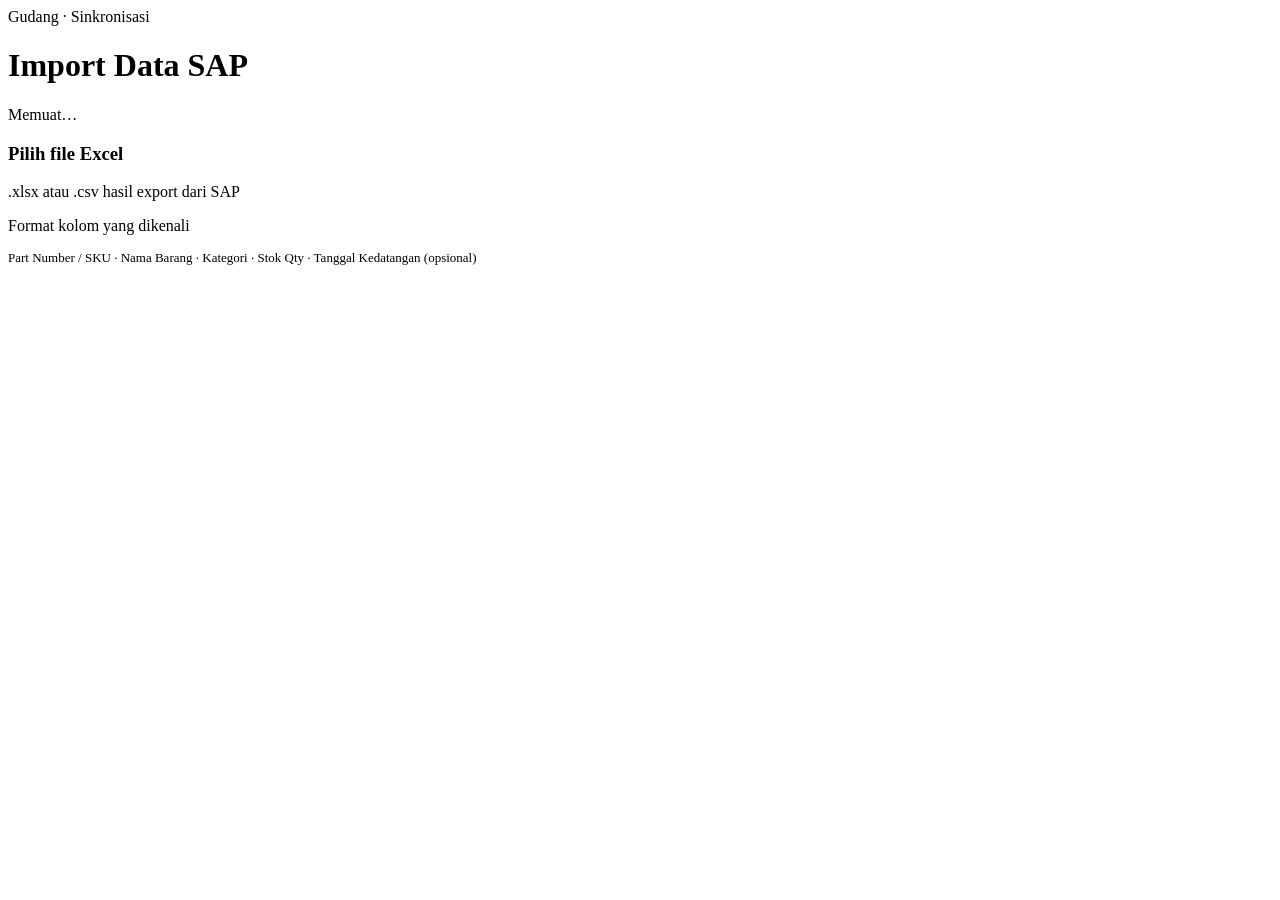
==== import.html @ 1b1ff30e "Add files via upload" ====
<!DOCTYPE html>
<html lang="id">
<head>
<meta charset="UTF-8">
<meta name="viewport" content="width=device-width, initial-scale=1, maximum-scale=1, viewport-fit=cover">
<title>Gudang — Import Data</title>
<link rel="stylesheet" href="css/style.css">
</head>
<body>

<header class="topbar">
  <span class="topbar__eyebrow">Gudang · Sinkronisasi</span>
  <h1 class="topbar__title">Import Data SAP</h1>
  <div class="topbar__meta" id="lastImportMeta">
    <span class="dot"></span>
    <span>Memuat…</span>
  </div>
</header>

<main class="container">
  <div class="dropzone" id="dropzone">
    <div id="dropIconSlot"></div>
    <h3>Pilih file Excel</h3>
    <p>.xlsx atau .csv hasil export dari SAP</p>
    <input type="file" id="fileInput" accept=".xlsx,.xls,.csv" style="display:none;">
  </div>

  <div class="card" style="margin-top:16px;">
    <span class="section-label">Format kolom yang dikenali</span>
    <p class="text-muted" style="font-size:13px; line-height:1.6;">
      Part Number / SKU · Nama Barang · Kategori · Stok Qty · Tanggal Kedatangan (opsional)
    </p>
  </div>

  <div id="previewArea" style="display:none; margin-top:16px;">
    <div class="card">
      <span class="section-label">Ringkasan perubahan</span>
      <div class="summary-grid">
        <div class="summary-stat"><b id="statNew">0</b><span>Baru</span></div>
        <div class="summary-stat"><b id="statUpdated">0</b><span>Diupdate</span></div>
        <div class="summary-stat"><b id="statTotal">0</b><span>Total baris</span></div>
      </div>
      <p class="text-muted" style="font-size:12.5px; margin-top:12px; line-height:1.5;">
        Lokasi rak & status barang yang sudah ada <b>tidak akan berubah</b>. Barang baru akan berstatus
        <span class="badge badge--unpack" style="vertical-align:middle;">Unpack</span> tanpa lokasi.
      </p>
    </div>

    <button class="btn btn--primary btn--block btn--lg" id="confirmImportBtn" style="margin-top:14px;">
      Konfirmasi Import
    </button>
    <button class="btn btn--ghost btn--block" id="cancelImportBtn" style="margin-top:8px;">Batal</button>
  </div>
</main>

<!-- SheetJS: harus di-hosting lokal karena app jalan offline di PDA (tidak ada CDN saat runtime). -->
<script src="js/vendor/xlsx.full.min.js"></script>
<script src="js/db.js"></script>
<script src="js/app.js"></script>
<script src="js/import.js"></script>
</body>
</html>
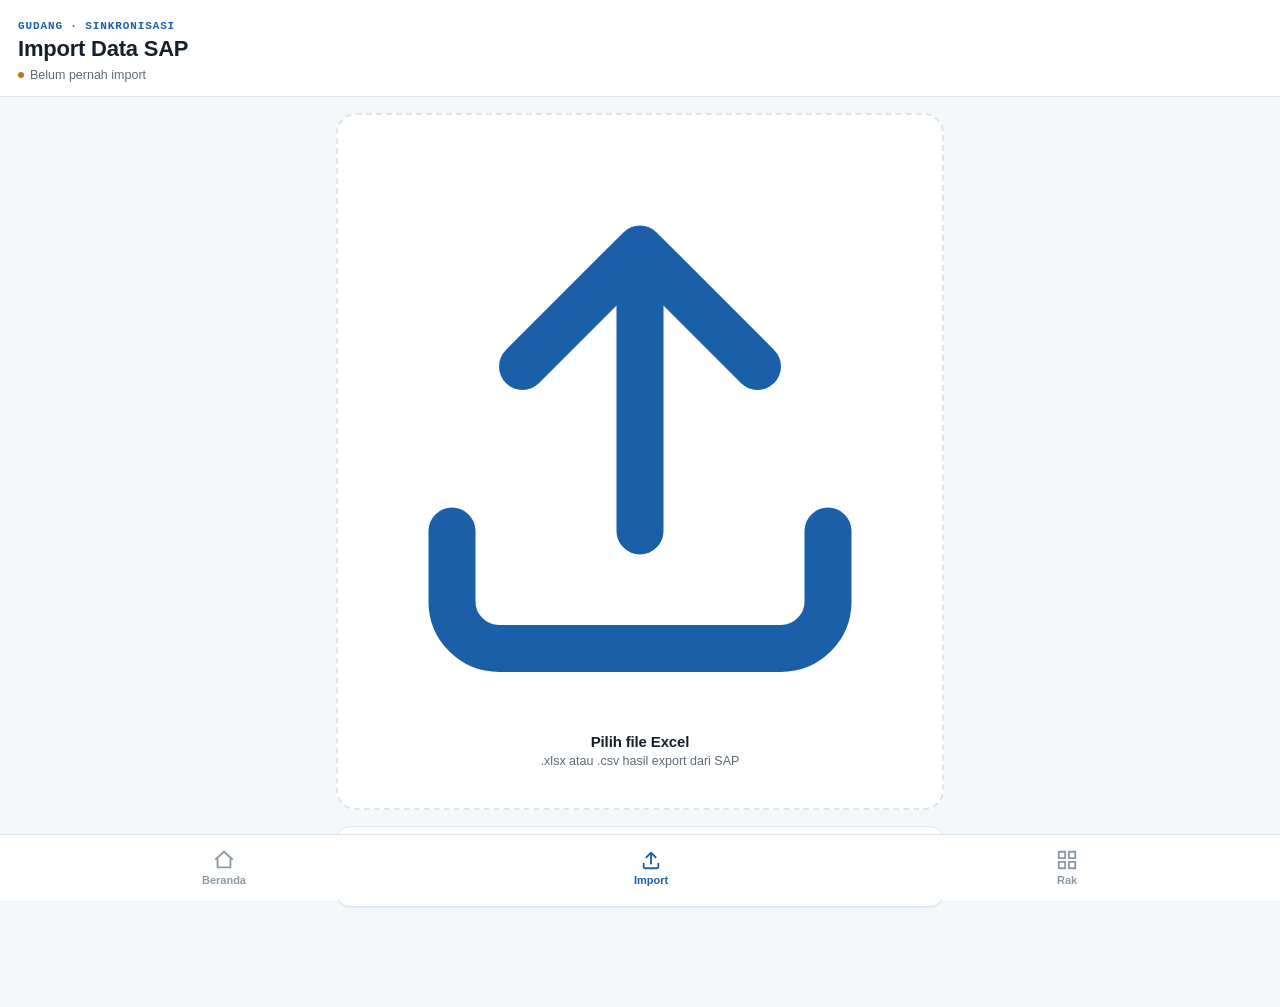
==== commit 4605c6d7: "Update import.html" ====
--- a/import.html
+++ b/import.html
@@ -5,6 +5,8 @@
 <meta name="viewport" content="width=device-width, initial-scale=1, maximum-scale=1, viewport-fit=cover">
 <title>Gudang — Import Data</title>
 <link rel="stylesheet" href="css/style.css">
+<link rel="manifest" href="manifest.json">
+<meta name="theme-color" content="#1B5FA8">
 </head>
 <body>
 
@@ -58,5 +60,10 @@
 <script src="js/db.js"></script>
 <script src="js/app.js"></script>
 <script src="js/import.js"></script>
+<script>
+  if ('serviceWorker' in navigator) {
+    window.addEventListener('load', () => navigator.serviceWorker.register('service-worker.js'));
+  }
+</script>
 </body>
 </html>
--- a/css/style.css
+++ b/css/style.css
@@ -0,0 +1,398 @@
+/* =========================================================
+   GUDANG — Design tokens
+   Palette: terang, clean-professional, aksen biru (steel) + hijau (teal)
+   Signature: corner-bracket motif (viewfinder scan frame)
+   ========================================================= */
+:root {
+  --bg: #F5F8FA;
+  --surface: #FFFFFF;
+  --surface-alt: #EEF3F7;
+  --primary: #1B5FA8;
+  --primary-dark: #123F73;
+  --primary-light: #E7F0FA;
+  --accent-green: #0F8A6B;
+  --accent-green-light: #E1F4EE;
+  --accent-amber: #B9791A;
+  --accent-amber-light: #FBF0DD;
+  --text: #16202B;
+  --text-muted: #5C6B7A;
+  --text-faint: #8B99A6;
+  --border: #DDE5EC;
+  --danger: #C0392B;
+  --danger-light: #FBE9E7;
+  --radius-sm: 8px;
+  --radius: 14px;
+  --radius-lg: 20px;
+  --shadow-sm: 0 1px 2px rgba(18, 32, 48, 0.06);
+  --shadow-md: 0 4px 16px rgba(18, 32, 48, 0.08);
+  --shadow-lg: 0 12px 32px rgba(18, 32, 48, 0.12);
+
+  --font-display: 'Space Grotesk', 'Segoe UI', -apple-system, BlinkMacSystemFont, sans-serif;
+  --font-body: -apple-system, BlinkMacSystemFont, 'Segoe UI', Roboto, sans-serif;
+  --font-mono: ui-monospace, 'SF Mono', 'Cascadia Code', 'JetBrains Mono', 'Courier New', monospace;
+}
+
+/* If a local Space Grotesk file is added later (see js/vendor), it activates automatically */
+@font-face {
+  font-family: 'Space Grotesk';
+  src: url('../assets/fonts/SpaceGrotesk-Bold.woff2') format('woff2');
+  font-weight: 600 700;
+  font-display: swap;
+}
+
+* { box-sizing: border-box; }
+html, body {
+  margin: 0;
+  padding: 0;
+  background: var(--bg);
+  color: var(--text);
+  font-family: var(--font-body);
+  -webkit-tap-highlight-color: transparent;
+  overscroll-behavior-y: contain;
+}
+body {
+  min-height: 100dvh;
+  padding-bottom: 84px; /* space for bottom nav */
+}
+h1, h2, h3 { font-family: var(--font-display); font-weight: 700; margin: 0; letter-spacing: -0.01em; }
+p { margin: 0; }
+button { font-family: inherit; }
+:focus-visible { outline: 2px solid var(--primary); outline-offset: 2px; }
+
+/* ---------- Header ---------- */
+.topbar {
+  padding: 20px 18px 14px;
+  background: var(--surface);
+  border-bottom: 1px solid var(--border);
+  position: sticky;
+  top: 0;
+  z-index: 10;
+}
+.topbar__eyebrow {
+  font-family: var(--font-mono);
+  font-size: 11px;
+  letter-spacing: 0.08em;
+  text-transform: uppercase;
+  color: var(--primary);
+  font-weight: 600;
+  margin-bottom: 4px;
+  display: block;
+}
+.topbar__title { font-size: 22px; color: var(--text); }
+.topbar__meta {
+  margin-top: 6px;
+  font-size: 12.5px;
+  color: var(--text-muted);
+  display: flex;
+  align-items: center;
+  gap: 6px;
+}
+.dot { width: 6px; height: 6px; border-radius: 50%; background: var(--accent-green); flex-shrink: 0; }
+.dot--stale { background: var(--accent-amber); }
+
+/* ---------- Layout ---------- */
+.container { padding: 16px; max-width: 640px; margin: 0 auto; }
+
+/* ---------- Search ---------- */
+.search-bar {
+  display: flex;
+  align-items: center;
+  gap: 10px;
+  background: var(--surface);
+  border: 1.5px solid var(--border);
+  border-radius: var(--radius-lg);
+  padding: 12px 16px;
+  box-shadow: var(--shadow-sm);
+  transition: border-color 0.15s ease;
+}
+.search-bar:focus-within { border-color: var(--primary); }
+.search-bar input {
+  border: none;
+  outline: none;
+  background: transparent;
+  font-size: 16px;
+  flex: 1;
+  color: var(--text);
+  font-family: var(--font-body);
+}
+.search-bar input::placeholder { color: var(--text-faint); }
+.search-bar svg { flex-shrink: 0; color: var(--text-faint); }
+
+/* ---------- Filter pills ---------- */
+.filters { display: flex; gap: 8px; margin-top: 12px; overflow-x: auto; padding-bottom: 2px; }
+.filter-pill {
+  border: 1.5px solid var(--border);
+  background: var(--surface);
+  color: var(--text-muted);
+  border-radius: 999px;
+  padding: 7px 14px;
+  font-size: 13px;
+  font-weight: 600;
+  white-space: nowrap;
+  cursor: pointer;
+  transition: all 0.15s ease;
+}
+.filter-pill.active { background: var(--primary); border-color: var(--primary); color: #fff; }
+
+/* ---------- Item card ---------- */
+.item-list { display: flex; flex-direction: column; gap: 10px; margin-top: 16px; }
+.item-card {
+  background: var(--surface);
+  border: 1px solid var(--border);
+  border-radius: var(--radius);
+  padding: 14px 16px;
+  box-shadow: var(--shadow-sm);
+  cursor: pointer;
+  position: relative;
+  transition: transform 0.12s ease, box-shadow 0.12s ease, border-color 0.12s ease;
+}
+.item-card:active { transform: scale(0.98); }
+.item-card:hover { box-shadow: var(--shadow-md); border-color: #C9D6E0; }
+
+/* signature: corner-bracket frame appears on focus/selected item, echoing a scan viewfinder */
+.item-card::before, .item-card::after,
+.rak-target::before, .rak-target::after {
+  content: '';
+  position: absolute;
+  width: 14px; height: 14px;
+  border: 0 solid var(--primary);
+  opacity: 0;
+  transition: opacity 0.15s ease;
+  pointer-events: none;
+}
+.item-card::before, .rak-target::before {
+  top: -1px; left: -1px;
+  border-top-width: 2.5px; border-left-width: 2.5px;
+  border-top-left-radius: 6px;
+}
+.item-card::after, .rak-target::after {
+  bottom: -1px; right: -1px;
+  border-bottom-width: 2.5px; border-right-width: 2.5px;
+  border-bottom-right-radius: 6px;
+}
+.item-card.is-selected::before, .item-card.is-selected::after,
+.rak-target.is-active::before, .rak-target.is-active::after { opacity: 1; }
+
+.item-card__top { display: flex; justify-content: space-between; align-items: flex-start; gap: 10px; }
+.item-card__part {
+  font-family: var(--font-mono);
+  font-size: 12px;
+  color: var(--text-muted);
+  letter-spacing: 0.02em;
+}
+.item-card__name { font-size: 15.5px; font-weight: 600; margin-top: 2px; color: var(--text); }
+.item-card__cat { font-size: 12.5px; color: var(--text-faint); margin-top: 2px; }
+.item-card__bottom { display: flex; justify-content: space-between; align-items: center; margin-top: 10px; }
+.item-card__loc { display: flex; align-items: center; gap: 5px; font-size: 13px; color: var(--text); font-weight: 600; }
+.item-card__loc.is-empty { color: var(--danger); font-weight: 600; }
+.item-card__qty { font-size: 13px; color: var(--text-muted); }
+.item-card__qty b { color: var(--text); font-weight: 700; }
+
+/* ---------- Status badge ---------- */
+.badge {
+  display: inline-flex;
+  align-items: center;
+  gap: 5px;
+  padding: 4px 10px;
+  border-radius: 999px;
+  font-size: 11.5px;
+  font-weight: 700;
+  letter-spacing: 0.02em;
+  text-transform: uppercase;
+}
+.badge--unpack { background: var(--accent-amber-light); color: var(--accent-amber); }
+.badge--highrack { background: var(--accent-green-light); color: var(--accent-green); }
+.badge::before { content: ''; width: 6px; height: 6px; border-radius: 50%; background: currentColor; }
+
+/* ---------- Empty state ---------- */
+.empty-state {
+  text-align: center;
+  padding: 56px 24px;
+  color: var(--text-muted);
+}
+.empty-state svg { color: var(--text-faint); margin-bottom: 12px; }
+.empty-state h3 { font-size: 16px; color: var(--text); margin-bottom: 6px; }
+.empty-state p { font-size: 13.5px; line-height: 1.5; }
+
+/* ---------- Buttons ---------- */
+.btn {
+  border: none;
+  border-radius: var(--radius);
+  padding: 13px 20px;
+  font-size: 15px;
+  font-weight: 700;
+  font-family: var(--font-display);
+  cursor: pointer;
+  display: inline-flex;
+  align-items: center;
+  justify-content: center;
+  gap: 8px;
+  transition: transform 0.1s ease, box-shadow 0.15s ease, background 0.15s ease;
+}
+.btn:active { transform: scale(0.97); }
+.btn--primary { background: var(--primary); color: #fff; box-shadow: 0 4px 14px rgba(27, 95, 168, 0.28); }
+.btn--primary:hover { background: var(--primary-dark); }
+.btn--secondary { background: var(--surface); color: var(--text); border: 1.5px solid var(--border); }
+.btn--ghost { background: transparent; color: var(--primary); }
+.btn--block { width: 100%; }
+.btn--lg { padding: 16px 24px; font-size: 16px; }
+.btn:disabled { opacity: 0.5; cursor: not-allowed; }
+
+/* ---------- Bottom nav ---------- */
+.bottom-nav {
+  position: fixed;
+  bottom: 0; left: 0; right: 0;
+  background: rgba(255,255,255,0.92);
+  backdrop-filter: blur(12px);
+  -webkit-backdrop-filter: blur(12px);
+  border-top: 1px solid var(--border);
+  display: flex;
+  justify-content: space-around;
+  padding: 8px 8px calc(8px + env(safe-area-inset-bottom));
+  z-index: 20;
+}
+.nav-item {
+  display: flex;
+  flex-direction: column;
+  align-items: center;
+  gap: 3px;
+  padding: 6px 18px;
+  border-radius: var(--radius-sm);
+  color: var(--text-faint);
+  text-decoration: none;
+  font-size: 11px;
+  font-weight: 600;
+  transition: color 0.15s ease;
+}
+.nav-item.active { color: var(--primary); }
+.nav-item svg { width: 22px; height: 22px; }
+
+/* ---------- Cards / sections ---------- */
+.card {
+  background: var(--surface);
+  border: 1px solid var(--border);
+  border-radius: var(--radius);
+  padding: 18px;
+  box-shadow: var(--shadow-sm);
+}
+.section-label {
+  font-family: var(--font-mono);
+  font-size: 11px;
+  text-transform: uppercase;
+  letter-spacing: 0.08em;
+  color: var(--text-faint);
+  font-weight: 600;
+  margin-bottom: 10px;
+  display: block;
+}
+
+/* ---------- Rak scan target ---------- */
+.rak-target {
+  position: relative;
+  background: var(--primary-light);
+  border: 1.5px dashed var(--primary);
+  border-radius: var(--radius-lg);
+  padding: 28px 18px;
+  text-align: center;
+}
+.rak-target__code { font-family: var(--font-mono); font-size: 24px; font-weight: 700; color: var(--primary-dark); letter-spacing: 0.02em; }
+.rak-target__hint { font-size: 13px; color: var(--text-muted); margin-top: 6px; }
+
+/* ---------- Modal / sheet ---------- */
+.sheet-backdrop {
+  position: fixed; inset: 0;
+  background: rgba(16, 24, 34, 0.45);
+  z-index: 30;
+  opacity: 0;
+  pointer-events: none;
+  transition: opacity 0.2s ease;
+}
+.sheet-backdrop.open { opacity: 1; pointer-events: auto; }
+.sheet {
+  position: fixed;
+  left: 0; right: 0; bottom: 0;
+  background: var(--surface);
+  border-radius: 22px 22px 0 0;
+  box-shadow: var(--shadow-lg);
+  z-index: 31;
+  max-height: 88dvh;
+  overflow-y: auto;
+  transform: translateY(100%);
+  transition: transform 0.25s cubic-bezier(0.32, 0.72, 0, 1);
+  padding: 8px 20px calc(24px + env(safe-area-inset-bottom));
+}
+.sheet.open { transform: translateY(0); }
+.sheet__handle { width: 36px; height: 4px; background: var(--border); border-radius: 999px; margin: 10px auto 16px; }
+
+/* ---------- Form ---------- */
+.field { margin-bottom: 16px; }
+.field label {
+  display: block;
+  font-size: 12.5px;
+  font-weight: 600;
+  color: var(--text-muted);
+  margin-bottom: 6px;
+}
+.field input, .field select {
+  width: 100%;
+  padding: 12px 14px;
+  border: 1.5px solid var(--border);
+  border-radius: var(--radius-sm);
+  font-size: 15px;
+  font-family: var(--font-body);
+  background: var(--surface-alt);
+  color: var(--text);
+}
+.field input:focus, .field select:focus { outline: none; border-color: var(--primary); background: var(--surface); }
+.field input.mono { font-family: var(--font-mono); }
+
+/* ---------- Toast ---------- */
+.toast {
+  position: fixed;
+  bottom: 96px; left: 50%;
+  transform: translateX(-50%) translateY(20px);
+  background: var(--text);
+  color: #fff;
+  padding: 12px 18px;
+  border-radius: 999px;
+  font-size: 13.5px;
+  font-weight: 600;
+  box-shadow: var(--shadow-lg);
+  z-index: 40;
+  opacity: 0;
+  pointer-events: none;
+  transition: all 0.25s ease;
+  display: flex;
+  align-items: center;
+  gap: 8px;
+  white-space: nowrap;
+}
+.toast.show { opacity: 1; transform: translateX(-50%) translateY(0); }
+.toast.toast--error { background: var(--danger); }
+.toast.toast--success { background: var(--accent-green); }
+
+/* ---------- Upload dropzone ---------- */
+.dropzone {
+  border: 2px dashed var(--border);
+  border-radius: var(--radius-lg);
+  padding: 40px 20px;
+  text-align: center;
+  background: var(--surface);
+  cursor: pointer;
+  transition: border-color 0.15s ease, background 0.15s ease;
+}
+.dropzone:active, .dropzone.drag-over { border-color: var(--primary); background: var(--primary-light); }
+.dropzone svg { color: var(--primary); margin-bottom: 10px; }
+.dropzone h3 { font-size: 15px; margin-bottom: 4px; }
+.dropzone p { font-size: 12.5px; color: var(--text-muted); }
+
+/* ---------- Import summary ---------- */
+.summary-grid { display: grid; grid-template-columns: 1fr 1fr 1fr; gap: 10px; margin-top: 14px; }
+.summary-stat { background: var(--surface-alt); border-radius: var(--radius-sm); padding: 12px 8px; text-align: center; }
+.summary-stat b { display: block; font-family: var(--font-display); font-size: 22px; color: var(--text); }
+.summary-stat span { font-size: 11px; color: var(--text-muted); font-weight: 600; text-transform: uppercase; letter-spacing: 0.03em; }
+
+.link-plain { color: var(--primary); font-weight: 600; text-decoration: none; }
+.mono { font-family: var(--font-mono); }
+.text-muted { color: var(--text-muted); }
+.text-danger { color: var(--danger); }
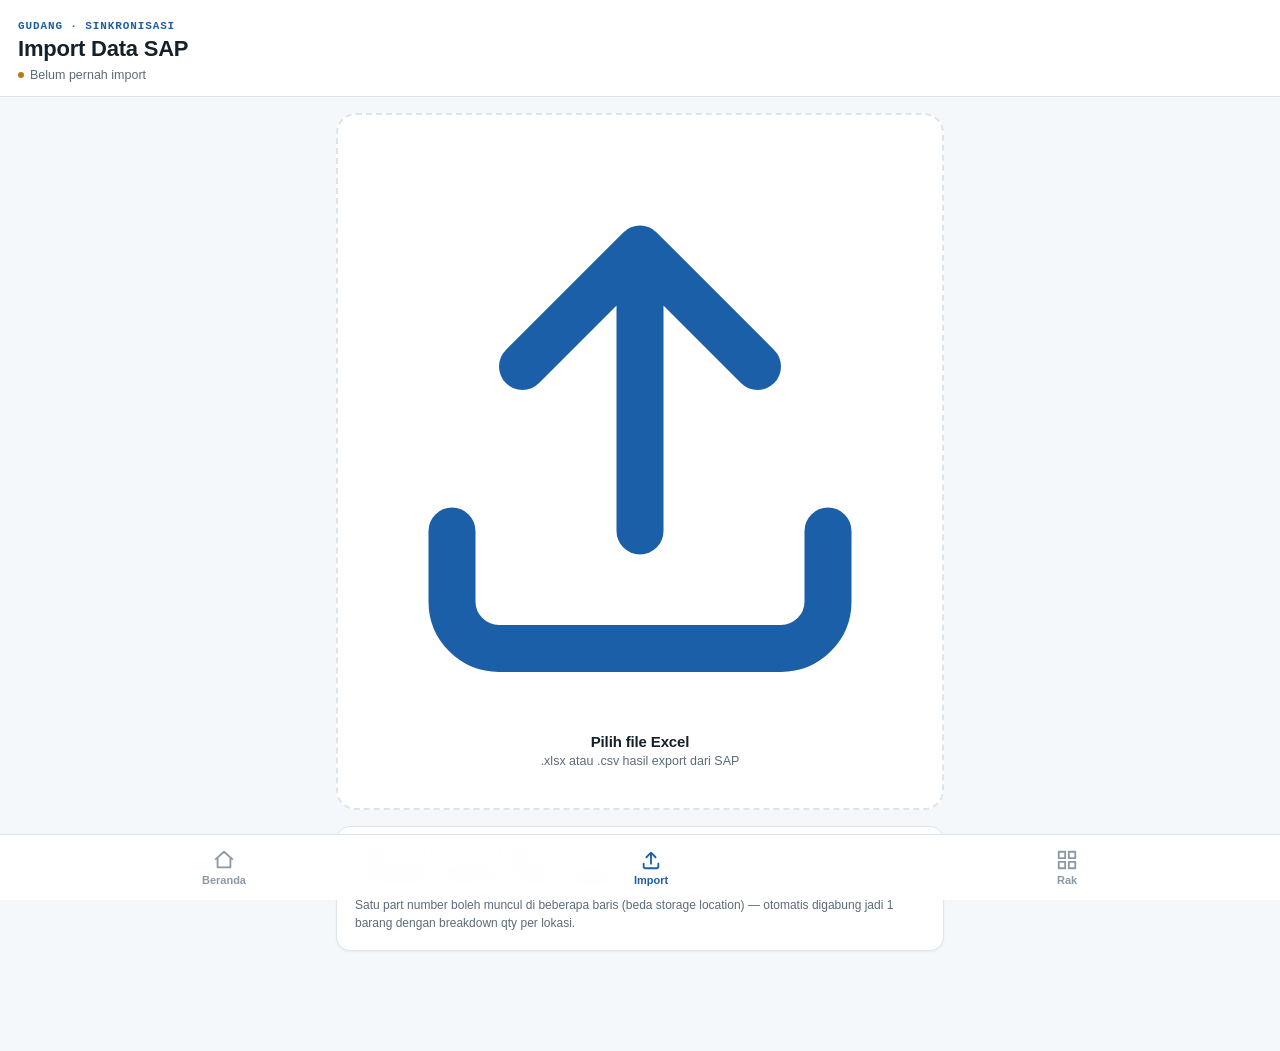
==== commit 0a12b5c5: "Add files via upload" ====
--- a/import.html
+++ b/import.html
@@ -30,7 +30,10 @@
   <div class="card" style="margin-top:16px;">
     <span class="section-label">Format kolom yang dikenali</span>
     <p class="text-muted" style="font-size:13px; line-height:1.6;">
-      Part Number / SKU · Nama Barang · Kategori · Stok Qty · Tanggal Kedatangan (opsional)
+      Part Number · Name Part · Satuan · Storage Location · Qty
+    </p>
+    <p class="text-muted" style="font-size:12px; line-height:1.5; margin-top:8px;">
+      Satu part number boleh muncul di beberapa baris (beda storage location) — otomatis digabung jadi 1 barang dengan breakdown qty per lokasi.
     </p>
   </div>
 
@@ -43,8 +46,7 @@
         <div class="summary-stat"><b id="statTotal">0</b><span>Total baris</span></div>
       </div>
       <p class="text-muted" style="font-size:12.5px; margin-top:12px; line-height:1.5;">
-        Lokasi rak & status barang yang sudah ada <b>tidak akan berubah</b>. Barang baru akan berstatus
-        <span class="badge badge--unpack" style="vertical-align:middle;">Unpack</span> tanpa lokasi.
+        Lokasi rak yang sudah kamu assign <b>tidak akan berubah</b>. Qty per storage location (Lokal/Unpack/CKD/Line) diupdate sesuai file terbaru.
       </p>
     </div>
 
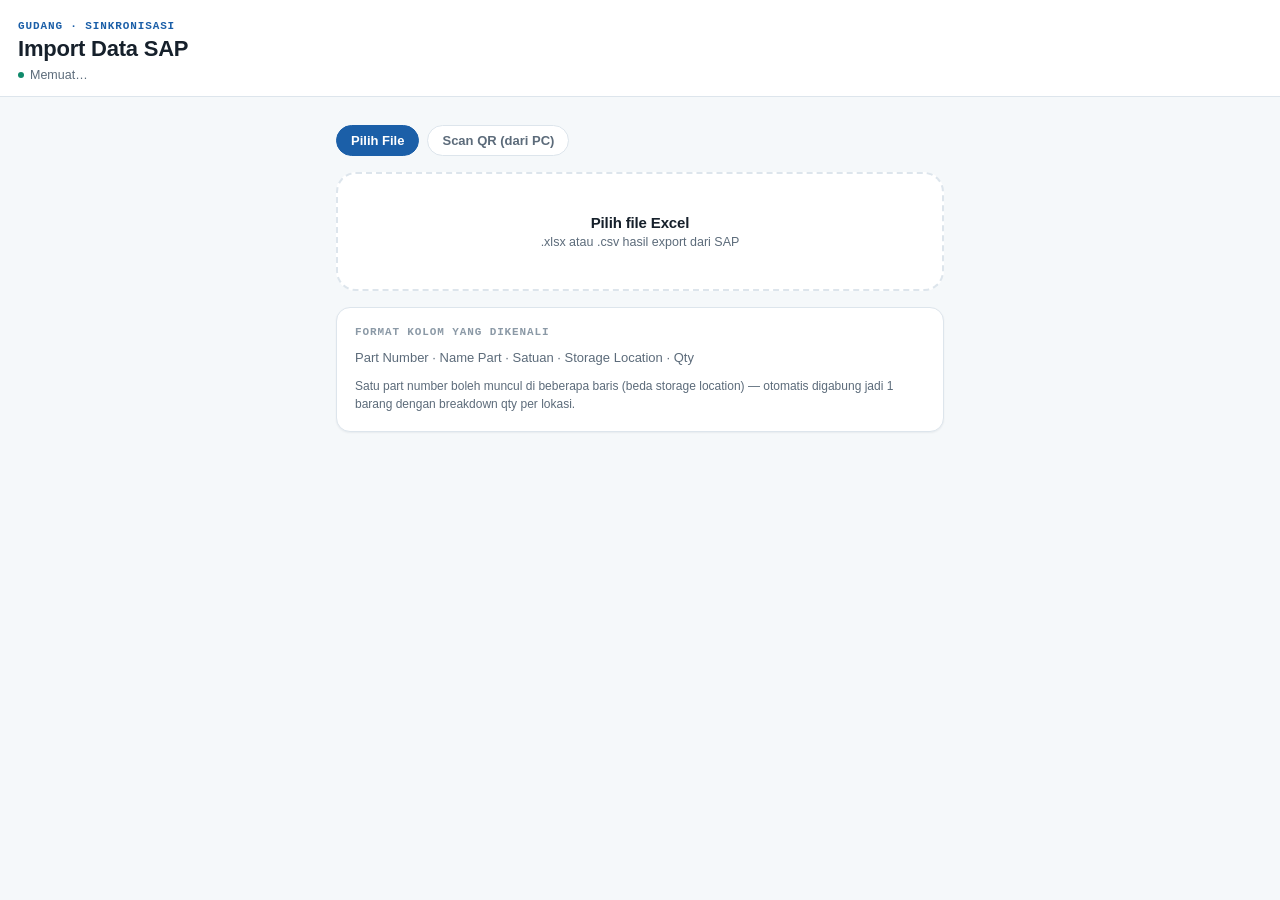
==== commit dd6dcfba: "Update import.html" ====
--- a/import.html
+++ b/import.html
@@ -20,11 +20,42 @@
 </header>
 
 <main class="container">
-  <div class="dropzone" id="dropzone">
-    <div id="dropIconSlot"></div>
-    <h3>Pilih file Excel</h3>
-    <p>.xlsx atau .csv hasil export dari SAP</p>
-    <input type="file" id="fileInput" accept=".xlsx,.xls,.csv" style="display:none;">
+
+  <!-- Mode toggle: file langsung vs terima lewat QR (PC yang port-nya dikunci) -->
+  <div class="filters" id="importModeToggle" style="margin-bottom:4px;">
+    <button class="filter-pill active" id="modeFileBtn">Pilih File</button>
+    <button class="filter-pill" id="modeScanBtn">Scan QR (dari PC)</button>
+  </div>
+
+  <!-- ===== Mode: pilih file langsung ===== -->
+  <div id="fileImportSection">
+    <div class="dropzone" id="dropzone" style="margin-top:14px;">
+      <div id="dropIconSlot"></div>
+      <h3>Pilih file Excel</h3>
+      <p>.xlsx atau .csv hasil export dari SAP</p>
+      <input type="file" id="fileInput" accept=".xlsx,.xls,.csv" style="display:none;">
+    </div>
+  </div>
+
+  <!-- ===== Mode: scan QR chunk dari qr-generator.html ===== -->
+  <div id="scanImportSection" style="display:none; margin-top:14px;">
+    <div class="card">
+      <span class="section-label">Scan QR dari layar PC</span>
+      <p class="text-muted" style="font-size:12.5px; line-height:1.6;">
+        Buka <span class="mono">qr-generator.html</span> di PC (butuh internet untuk load library, terpisah dari app ini), upload Excel di sana, lalu arahkan kamera PDA ke tiap QR yang muncul satu-satu.
+      </p>
+      <div id="qrReader" style="margin-top:14px; border-radius:var(--radius-sm); overflow:hidden; background:#000; min-height:220px;"></div>
+      <div style="display:flex; gap:8px; margin-top:14px;">
+        <button class="btn btn--primary btn--block" id="startScanBtn">Mulai Kamera</button>
+        <button class="btn btn--secondary btn--block" id="stopScanBtn" style="display:none;">Stop Kamera</button>
+      </div>
+    </div>
+
+    <div class="card" id="scanProgressCard" style="display:none; margin-top:12px;">
+      <span class="section-label">Progress transfer</span>
+      <div class="progress-label" id="scanProgressLabel" style="font-family:var(--font-display); font-size:20px; font-weight:700; text-align:center;">0 / 0</div>
+      <p class="text-muted" id="scanMissingLabel" style="font-size:12.5px; text-align:center; margin-top:6px;"></p>
+    </div>
   </div>
 
   <div class="card" style="margin-top:16px;">
@@ -46,7 +77,7 @@
         <div class="summary-stat"><b id="statTotal">0</b><span>Total baris</span></div>
       </div>
       <p class="text-muted" style="font-size:12.5px; margin-top:12px; line-height:1.5;">
-        Lokasi rak yang sudah kamu assign <b>tidak akan berubah</b>. Qty per storage location (Lokal/Unpack/CKD/Line) diupdate sesuai file terbaru.
+        Lokasi rak yang sudah kamu assign <b>tidak akan berubah</b>. Qty per storage location (Lokal/Unpack/Highrack) diupdate sesuai file terbaru.
       </p>
     </div>
 
@@ -57,11 +88,20 @@
   </div>
 </main>
 
-<!-- SheetJS: harus di-hosting lokal karena app jalan offline di PDA (tidak ada CDN saat runtime). -->
-<script src="js/vendor/xlsx.full.min.js"></script>
+<!-- Script inti dimuat DULUAN (kecil, selalu ke-precache) supaya nav & UI render
+     langsung walau vendor script di bawah lambat/gagal fetch. Vendor script cuma dipakai
+     saat user benar-benar pilih file / mulai scan, jadi aman dimuat belakangan. -->
 <script src="js/db.js"></script>
 <script src="js/app.js"></script>
 <script src="js/import.js"></script>
+<script src="js/qr-import.js"></script>
+<!-- SheetJS: harus di-hosting lokal karena app jalan offline di PDA (tidak ada CDN saat runtime). -->
+<script src="js/vendor/xlsx.full.min.js"></script>
+<!-- html5-qrcode: dipakai untuk mode "Scan QR (dari PC)". Self-hosted, download manual dari
+     https://github.com/mebjas/html5-qrcode ke js/vendor/html5-qrcode.min.js — sama seperti xlsx,
+     WAJIB self-hosted karena tidak ada CDN saat runtime di PDA. Kalau file belum ada, mode file
+     tetap jalan normal; hanya mode scan yang akan menampilkan pesan error saat dibuka. -->
+<script src="js/vendor/html5-qrcode.min.js"></script>
 <script>
   if ('serviceWorker' in navigator) {
     window.addEventListener('load', () => navigator.serviceWorker.register('service-worker.js'));
--- a/css/style.css
+++ b/css/style.css
@@ -200,9 +200,28 @@
   letter-spacing: 0.02em;
   text-transform: uppercase;
 }
-.badge--unpack { background: var(--accent-amber-light); color: var(--accent-amber); }
-.badge--highrack { background: var(--accent-green-light); color: var(--accent-green); }
+.badge--loc-1101 { background: var(--accent-amber-light); color: var(--accent-amber); }
+.badge--loc-1102 { background: var(--primary-light); color: var(--primary-dark); }
+.badge--loc-1401 { background: var(--accent-green-light); color: var(--accent-green); }
+.badge--loc-2101 { background: var(--surface-alt); color: var(--text-muted); }
 .badge::before { content: ''; width: 6px; height: 6px; border-radius: 50%; background: currentColor; }
+
+/* ---------- Stock breakdown chips ---------- */
+.stok-chips { display: flex; flex-wrap: wrap; gap: 6px; margin-top: 8px; }
+.stok-chip {
+  font-size: 11.5px;
+  font-weight: 600;
+  padding: 4px 9px;
+  border-radius: 8px;
+  background: var(--surface-alt);
+  color: var(--text-muted);
+  white-space: nowrap;
+}
+.stok-chip b { color: var(--text); font-weight: 700; }
+.stok-chip.loc-1101 { background: var(--accent-amber-light); color: var(--accent-amber); }
+.stok-chip.loc-1102 { background: var(--primary-light); color: var(--primary-dark); }
+.stok-chip.loc-1401 { background: var(--accent-green-light); color: var(--accent-green); }
+.stok-chip.loc-2101 { background: var(--surface-alt); color: var(--text-muted); }
 
 /* ---------- Empty state ---------- */
 .empty-state {
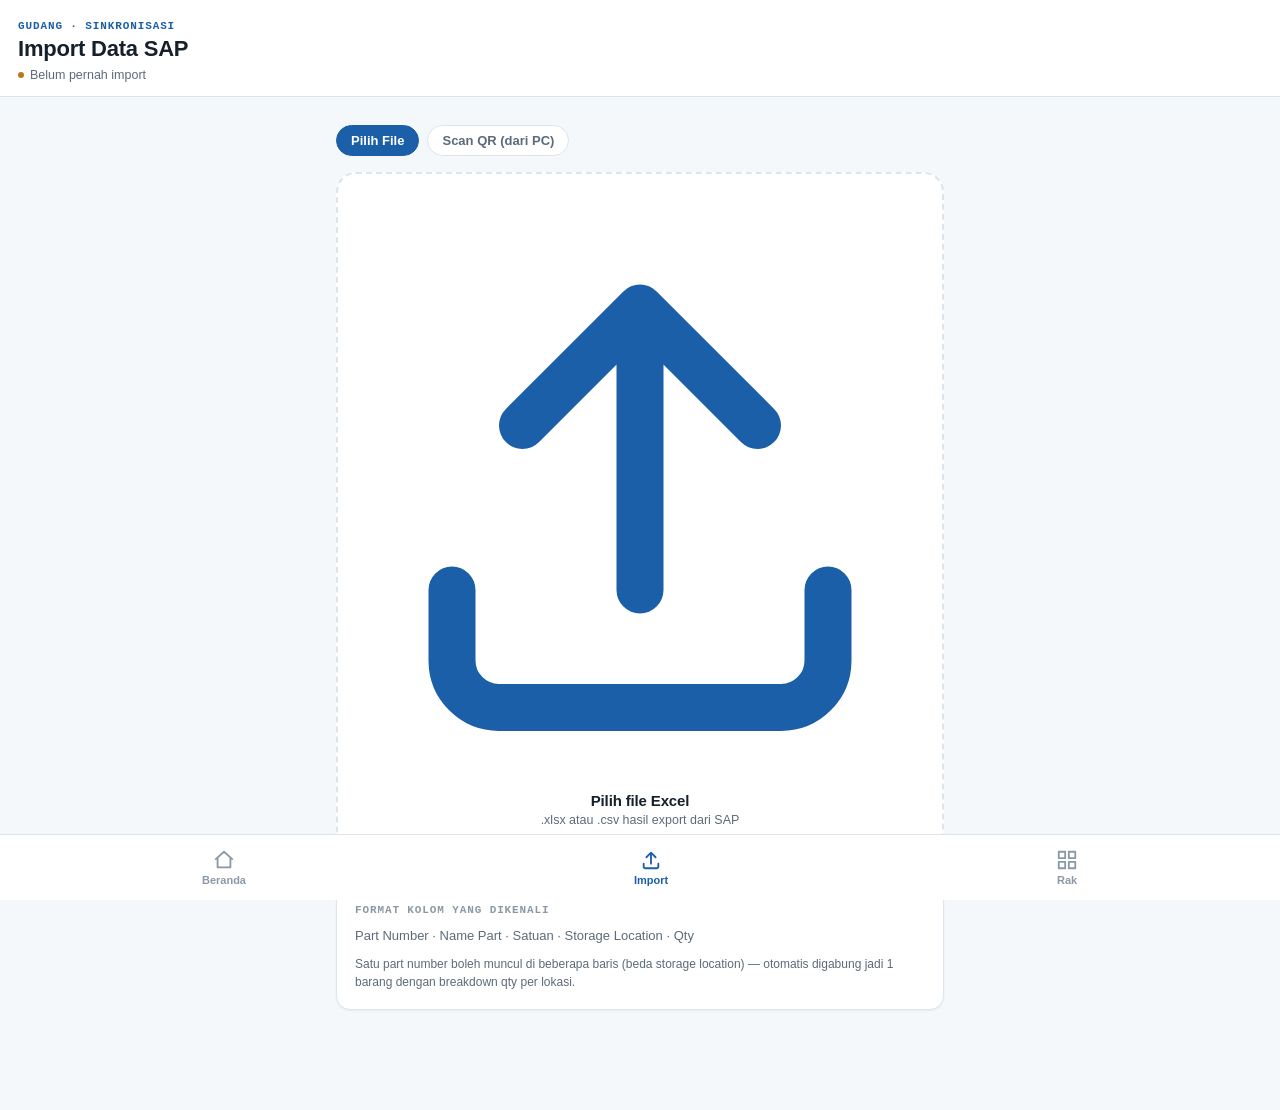
==== commit 7ef59df9: "Update import.html" ====
--- a/import.html
+++ b/import.html
@@ -37,17 +37,15 @@
     </div>
   </div>
 
-  <!-- ===== Mode: scan QR chunk dari qr-generator.html ===== -->
+  <!-- ===== Mode: scan QR chunk dari qr-generator.html (pakai scanner fisik PDA) ===== -->
   <div id="scanImportSection" style="display:none; margin-top:14px;">
     <div class="card">
-      <span class="section-label">Scan QR dari layar PC</span>
+      <span class="section-label">Scan pakai scanner fisik PDA</span>
       <p class="text-muted" style="font-size:12.5px; line-height:1.6;">
-        Buka <span class="mono">qr-generator.html</span> di PC (butuh internet untuk load library, terpisah dari app ini), upload Excel di sana, lalu arahkan kamera PDA ke tiap QR yang muncul satu-satu.
+        Buka <span class="mono">qr-generator.html</span> di PC (butuh internet untuk load library, terpisah dari app ini), isi data di sana (upload file atau paste teks), lalu <b>tekan trigger scanner PDA</b> mengarah ke tiap QR yang muncul di layar PC satu-satu — sama seperti scan barang biasa, tidak perlu buka kamera.
       </p>
-      <div id="qrReader" style="margin-top:14px; border-radius:var(--radius-sm); overflow:hidden; background:#000; min-height:220px;"></div>
-      <div style="display:flex; gap:8px; margin-top:14px;">
-        <button class="btn btn--primary btn--block" id="startScanBtn">Mulai Kamera</button>
-        <button class="btn btn--secondary btn--block" id="stopScanBtn" style="display:none;">Stop Kamera</button>
+      <div class="rak-target is-active" style="margin-top:14px; padding:18px;">
+        <div id="scanReadyLabel" style="font-size:14px; font-weight:600; color:var(--primary-dark);">Siap menerima scan — arahkan scanner PDA ke QR pertama di layar PC.</div>
       </div>
     </div>
 
@@ -90,18 +88,14 @@
 
 <!-- Script inti dimuat DULUAN (kecil, selalu ke-precache) supaya nav & UI render
      langsung walau vendor script di bawah lambat/gagal fetch. Vendor script cuma dipakai
-     saat user benar-benar pilih file / mulai scan, jadi aman dimuat belakangan. -->
+     saat user benar-benar pilih file, jadi aman dimuat belakangan. -->
 <script src="js/db.js"></script>
 <script src="js/app.js"></script>
 <script src="js/import.js"></script>
 <script src="js/qr-import.js"></script>
-<!-- SheetJS: harus di-hosting lokal karena app jalan offline di PDA (tidak ada CDN saat runtime). -->
+<!-- SheetJS: harus di-hosting lokal karena app jalan offline di PDA (tidak ada CDN saat runtime).
+     Dipakai untuk mode file DAN untuk parsing hasil scan (keduanya lewat import.js). -->
 <script src="js/vendor/xlsx.full.min.js"></script>
-<!-- html5-qrcode: dipakai untuk mode "Scan QR (dari PC)". Self-hosted, download manual dari
-     https://github.com/mebjas/html5-qrcode ke js/vendor/html5-qrcode.min.js — sama seperti xlsx,
-     WAJIB self-hosted karena tidak ada CDN saat runtime di PDA. Kalau file belum ada, mode file
-     tetap jalan normal; hanya mode scan yang akan menampilkan pesan error saat dibuka. -->
-<script src="js/vendor/html5-qrcode.min.js"></script>
 <script>
   if ('serviceWorker' in navigator) {
     window.addEventListener('load', () => navigator.serviceWorker.register('service-worker.js'));
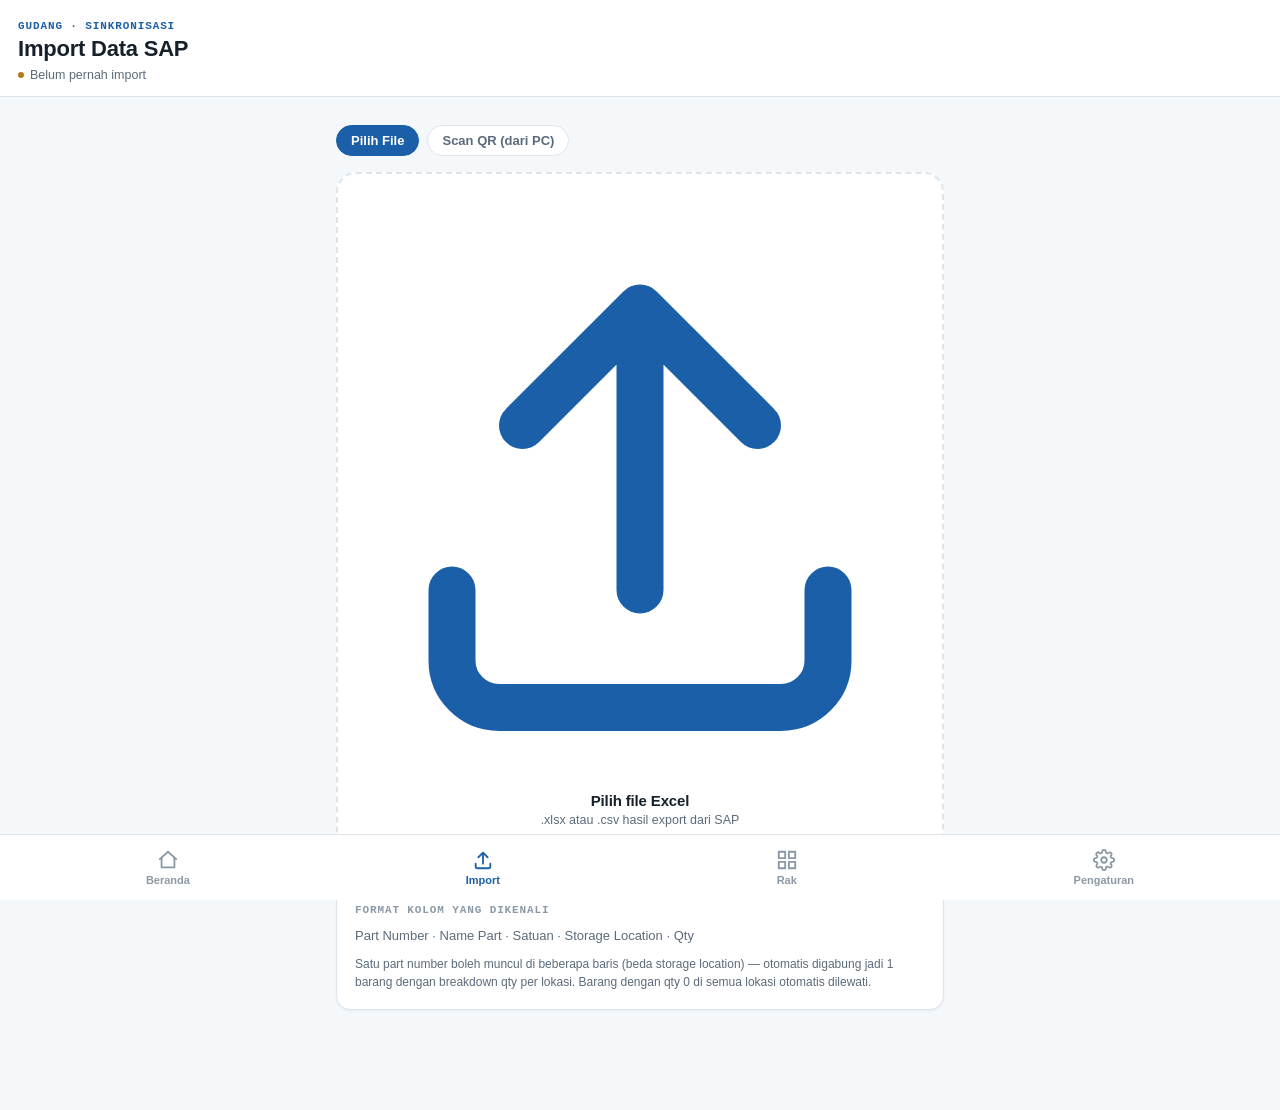
==== commit 59df7025: "Update import.html" ====
--- a/import.html
+++ b/import.html
@@ -62,22 +62,26 @@
       Part Number · Name Part · Satuan · Storage Location · Qty
     </p>
     <p class="text-muted" style="font-size:12px; line-height:1.5; margin-top:8px;">
-      Satu part number boleh muncul di beberapa baris (beda storage location) — otomatis digabung jadi 1 barang dengan breakdown qty per lokasi.
+      Satu part number boleh muncul di beberapa baris (beda storage location) — otomatis digabung jadi 1 barang dengan breakdown qty per lokasi. Barang dengan qty 0 di semua lokasi otomatis dilewati.
     </p>
   </div>
 
   <div id="previewArea" style="display:none; margin-top:16px;">
     <div class="card">
       <span class="section-label">Ringkasan perubahan</span>
-      <div class="summary-grid">
+      <div class="summary-grid" style="grid-template-columns: repeat(4, 1fr);">
         <div class="summary-stat"><b id="statNew">0</b><span>Baru</span></div>
-        <div class="summary-stat"><b id="statUpdated">0</b><span>Diupdate</span></div>
-        <div class="summary-stat"><b id="statTotal">0</b><span>Total baris</span></div>
+        <div class="summary-stat"><b id="statUpdated">0</b><span>Update</span></div>
+        <div class="summary-stat"><b id="statSkipped">0</b><span>Dilewati</span></div>
+        <div class="summary-stat"><b id="statTotal">0</b><span>Disimpan</span></div>
       </div>
       <p class="text-muted" style="font-size:12.5px; margin-top:12px; line-height:1.5;">
-        Lokasi rak yang sudah kamu assign <b>tidak akan berubah</b>. Qty per storage location (Lokal/Unpack/Highrack) diupdate sesuai file terbaru.
+        Lokasi rak yang sudah kamu assign <b>tidak akan berubah</b>. Qty per storage location (Lokal/Unpack/Highrack) diupdate sesuai file terbaru. Barang dengan qty 0 di semua lokasi tidak disimpan.
       </p>
     </div>
+
+    <!-- Tabel preview gaya Excel: 1 baris per part number, diisi oleh renderPreviewTable() di import.js -->
+    <div id="previewTableWrap"></div>
 
     <button class="btn btn--primary btn--block btn--lg" id="confirmImportBtn" style="margin-top:14px;">
       Konfirmasi Import
--- a/css/style.css
+++ b/css/style.css
@@ -373,19 +373,27 @@
   background: var(--text);
   color: #fff;
   padding: 12px 18px;
-  border-radius: 999px;
+  border-radius: 18px;
   font-size: 13.5px;
   font-weight: 600;
+  line-height: 1.4;
   box-shadow: var(--shadow-lg);
   z-index: 40;
   opacity: 0;
   pointer-events: none;
   transition: all 0.25s ease;
   display: flex;
-  align-items: center;
+  align-items: flex-start;
   gap: 8px;
-  white-space: nowrap;
-}
+  /* Pesan pendek tetap ringkas, pesan panjang wrap ke beberapa baris &
+     lebar dibatasi supaya tidak melebar ke luar layar/terpotong di device
+     sempit (PDA) — sebelumnya white-space:nowrap bikin toast panjang
+     overflow ke kiri/kanan layar dan teksnya kepotong. */
+  white-space: normal;
+  width: max-content;
+  max-width: min(92vw, 380px);
+}
+.toast svg { flex-shrink: 0; margin-top: 1px; }
 .toast.show { opacity: 1; transform: translateX(-50%) translateY(0); }
 .toast.toast--error { background: var(--danger); }
 .toast.toast--success { background: var(--accent-green); }
@@ -411,6 +419,42 @@
 .summary-stat b { display: block; font-family: var(--font-display); font-size: 22px; color: var(--text); }
 .summary-stat span { font-size: 11px; color: var(--text-muted); font-weight: 600; text-transform: uppercase; letter-spacing: 0.03em; }
 
+/* ---------- Preview table (gaya Excel: kolom + header, dipakai di halaman Import) ---------- */
+.table-scroll {
+  overflow: auto;
+  max-height: 55vh;
+  border: 1px solid var(--border);
+  border-radius: var(--radius);
+  margin-top: 14px;
+  background: var(--surface);
+}
+.preview-table { width: 100%; border-collapse: collapse; font-size: 12.5px; white-space: nowrap; }
+.preview-table thead th {
+  position: sticky;
+  top: 0;
+  background: var(--surface-alt);
+  color: var(--text-muted);
+  font-weight: 700;
+  text-transform: uppercase;
+  font-size: 10.5px;
+  letter-spacing: 0.03em;
+  padding: 10px 12px;
+  border-bottom: 1.5px solid var(--border);
+  border-right: 1px solid var(--border);
+  text-align: left;
+  z-index: 1;
+}
+.preview-table thead th:last-child { border-right: none; }
+.preview-table td {
+  padding: 9px 12px;
+  border-bottom: 1px solid var(--border);
+  border-right: 1px solid var(--border);
+  color: var(--text);
+}
+.preview-table td:last-child { border-right: none; }
+.preview-table tbody tr:nth-child(even) { background: var(--surface-alt); }
+.preview-table td.mono, .preview-table th.mono { font-family: var(--font-mono); }
+
 .link-plain { color: var(--primary); font-weight: 600; text-decoration: none; }
 .mono { font-family: var(--font-mono); }
 .text-muted { color: var(--text-muted); }
